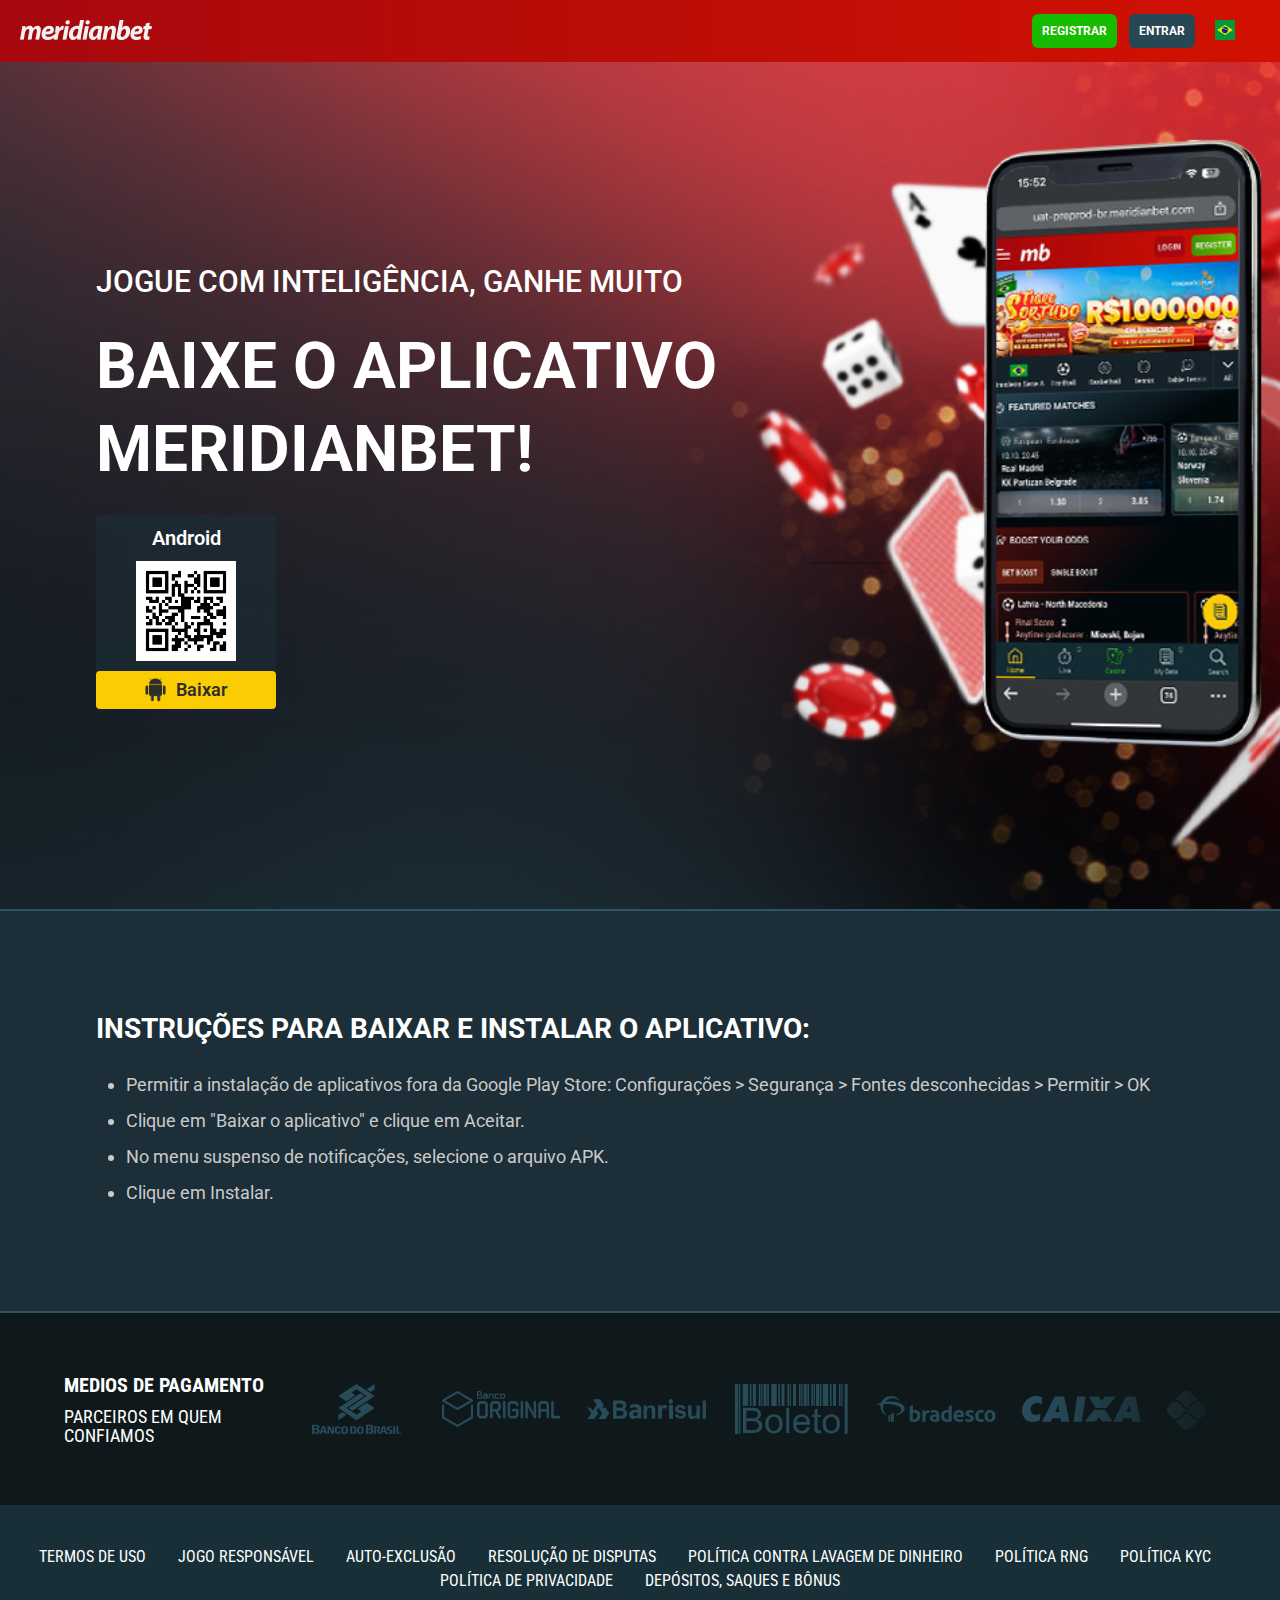
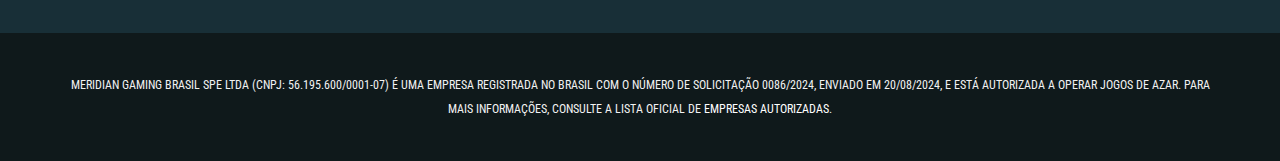
==== index.html @ aecbda00 "Initial commit" ====
<!DOCTYPE html>
<html lang="en">
  <head>
    <meta charset="UTF-8" />
    <meta http-equiv="X-UA-Compatible" content="IE=edge" />
    <meta name="viewport" content="width=device-width, initial-scale=1.0" />
    <title>Aplicativo Móvel Meridianbet</title>
    <meta
      name="description"
      content="Download the Meridianbet mobile app and enjoy premium online betting and casino games wherever you are. Fast, safe and simple betting at your fingertips."
    />

    <link rel="stylesheet" href="style.css" />
    <link rel="icon" href="./img/favicon.ico" />
    <link rel="preconnect" href="https://fonts.googleapis.com" />
    <link rel="preconnect" href="https://fonts.gstatic.com" crossorigin />
    <link
      href="https://fonts.googleapis.com/css2?family=Inter&family=Roboto&family=Roboto+Condensed&display=swap"
      rel="stylesheet"
    />
    <link
      rel="stylesheet"
      href="https://cdn.jsdelivr.net/npm/swiper@10/swiper-bundle.min.css"
    />
    <link
      rel="stylesheet"
      href="https://cdnjs.cloudflare.com/ajax/libs/font-awesome/6.4.0/css/all.min.css"
      integrity="sha512-iecdLmaskl7CVkqkXNQ/ZH/XLlvWZOJyj7Yy7tcenmpD1ypASozpmT/E0iPtmFIB46ZmdtAc9eNBvH0H/ZpiBw=="
      crossorigin="anonymous"
      referrerpolicy="no-referrer"
    />
  </head>
  <body>
    <header>
      <div class="logo">
        <img src="./img/logomb.png" alt="logo" />
      </div>
      <div class="btnLng">
        <div class="btn">
          <a class="join-now" href="#" target="_blank">Registrar</a>
          <a class="home" href="#" target="_blank">Entrar</a>
        </div>
        <div class="lang-switcher">
          <a class="lang-rs" id="lang-link" href="#">
            <img id="flag-img" src="./img/es.svg" alt="Flag" />
          </a>
          <ul class="lang-dropdown">
            <li>
              <a
                class="lang-rs"
                href="#"
                data-lang="es"
                data-image="./img/es.svg"
              >
                <img src="./img/es.svg" alt="spanski" />
              </a>
            </li>
            <li>
              <a
                class="lang-en"
                href="#"
                data-lang="en"
                data-image="./img/en.swg"
              >
                <img src="img/en.svg" alt="English" />
              </a>
            </li>
          </ul>
        </div>
        <div id="content"></div>
      </div>
    </header>
    <main>
      <section id="meridianApp">
        <div class="meridianApp-wrapper">
          <div class="meridianApp-text">
            <h4>Jogue com inteligência, ganhe muito</h4>
            <h2>Baixe o aplicativo <br />MERIDIANBET!</h2>
          </div>
          <div class="meridianApp-img">
            <div class="meridianApp-img-box1 box">
              <p>Android</p>
              <img
                class="box-img"
                src="./img/Android_App_BR.png"
                alt="qrCode"
              />
              <div class="btn-app">
                <img
                  class="btn-icon"
                  src="./img/androidIcon.png"
                  alt="androidIcon"
                />
                <a
                  id="andriodAppBtn"
                  href="https://coupons.joker.co.rs/~android/magicbet/app-magicbet777-release.apk"
                  >Baixar</a
                >
              </div>
            </div>
            <!-- <div class="meridianApp-img-box2 box">
              <p>iOS</p>
              <img class="box-img" src="./img/iOS_App_PE.png" alt="qrCode" />
              <div class="btn-app">
                <img
                  class="btn-icon"
                  src="./img/appleIcon.png"
                  alt="appleIcon"
                />
                <a
                  id="iosAppBtn"
                  target="_blank"
                  href="https://itunes.apple.com/pe/app/id1241358851"
                  >Download</a
                >
              </div>
            </div> -->
          </div>
        </div>
      </section>

      <section id="instructions">
        <div class="instructions-wrapper">
          <h3>Instruções para baixar e instalar o aplicativo:</h3>
          <ul>
            <li>
              Permitir a instalação de aplicativos fora da Google Play Store: Configurações > Segurança > Fontes desconhecidas > Permitir > OK
            </li>
            <li>
              Clique em "Baixar o aplicativo" e clique em Aceitar.
            </li>
            <li>
              No menu suspenso de notificações, selecione o arquivo APK.
            </li>
            <li>Clique em Instalar.</li>
          </ul>
        </div>
      </section>
    </main>
    <footer>
      <div class="footer-wrapper">
        <div class="payments">
          <div class="payments-text">
            <h3>MEDIOS DE PAGAMENTO</h3>
            <h4>PARCEIROS EM QUEM CONFIAMOS</h4>
          </div>
          <div class="payments-icons">
            <div class="swiper-container mySwiper">
              <div class="swiper-wrapper">
              
                <div class="swiper-slide">
                  <img src="img/payments/banco-do-brasil.svg" alt="" />
                </div>
                <div class="swiper-slide">
                  <img src="img/payments/banco-original.svg" alt="" />
                </div>
                <div class="swiper-slide">
                  <img src="img/payments/banrisul.svg" alt="" />
                </div>
                <div class="swiper-slide">
                  <img src="img/payments/boleto.svg" alt="" />
                </div>
                <div class="swiper-slide">
                  <img src="img/payments/bradesco.svg" alt="" />
                </div>
                <div class="swiper-slide">
                  <img src="img/payments/caixa.svg" alt="" />
                </div>
                <div class="swiper-slide">
                  <img src="img/payments/pix.svg" alt="" />
                </div>
                <div class="swiper-slide">
                  <img src="img/payments/sicredi.svg" alt="" />
                </div>
              </div>
            </div>
          </div>
        </div>
    
      </div>
      <div class="links">
        <ul class="lista">
          <li>
            <a href="https://help-br.meridianbet.com/ca/category/2101/page/20493" target="_blank">Termos de uso</a>
          </li>
          <li>
            <a href="https://help-br.meridianbet.com/ca/category/2101/page/22685" target="_blank">Jogo responsável</a>
          </li>
          <li>
            <a href="https://help-br.meridianbet.com/ca/category/2101/page/27410" target="_blank">Auto-Exclusão</a>
          </li>

          <li>
            <a href="https://help-br.meridianbet.com/ca/category/2101/page/22693" target="_blank">Resolução de disputas</a>
          </li>
          <li>
            <a href="https://help-br.meridianbet.com/ca/category/2101/page/27411#xd_co_f=ZDllYWFmM2MtOGY3Ni00ZGI0LTgwNjQtOTZiMGRjMjkxYTM0~" target="_blank">Política contra lavagem de dinheiro</a>
          </li>
          <li>
            <a href="https://help-br.meridianbet.com/ca/category/2101/page/26613" target="_blank">Política RNG</a>
          </li>
          <li>
            <a href="https://help-br.meridianbet.com/ca/category/2101/page/20588#xd_co_f=NjYwZGExY2QtOGVhMC00ZDY4LWE3MGMtNDg0YjBiZDI1NjYz~" target="_blank">Política KYC</a>
          </li>
          <li>
            <a href="https://help-br.meridianbet.com/ca/category/2101/page/22692" target="_blank">Política de Privacidade</a>
          </li>
          <li>
            <a href="https://help-br.meridianbet.com/ca/category/2101/page/22669" target="_blank">Depósitos, saques e bônus</a>
          </li>
        </ul>
      </div>
      <div class="copyright">
        <p>
          Meridian Gaming Brasil SPE Ltda (CNPJ: 56.195.600/0001-07) é uma empresa registrada no Brasil com o número de solicitação 0086/2024, enviado em 20/08/2024, e está autorizada a operar jogos de azar. Para mais informações, consulte a lista oficial de <a href="https://www.gov.br/fazenda/pt-br/composicao/orgaos/secretaria-de-premios-e-apostas/lista-de-empresas/confira-a-lista-de-empresas-que-podem-ofertar-apostas-de-quota-fixa#xd_co_f=ZDllYWFmM2MtOGY3Ni00ZGI0LTgwNjQtOTZiMGRjMjkxYTM0~" target="_blank">empresas autorizadas</a>.
        </p>
      </div>
    </footer>
    <script src="./jquery-1.12.4.min.js"></script>
    <script src="https://cdn.jsdelivr.net/npm/swiper@10/swiper-bundle.min.js"></script>
    <script src="mobile-detect.js"></script>
    <script src="js.js"></script>
    <script>
      var pathArray = document.URL.split("/");
      var secondLevelLocation = pathArray[4];
      var newURL = "https://br.meridianbet.com/ca/registro" + secondLevelLocation;
      var homeURL = "https://br.meridianbet.com/ca/apostas" + secondLevelLocation;
      console.log(newURL);
      console.log(homeURL);
      var RSurl = window.location.href;
      var ENurl =
        "https://br.meridianbet.com/meridianbet-mobile-application/en/" +
        secondLevelLocation;
      $(".join-now").attr("href", newURL);
      $(".home").attr("href", homeURL);

      $(".lang-rs").attr("href", RSurl);
      $(".lang-en").attr("href", ENurl);
    </script>
  </body>
</html>
---- style.css ----
:root {
    --dark: #1E1E1E;
    --white: #ffffff;
    --green: #17BB00;
    --lightgray: #D7D7D7;
    --border: 1px solid #2E5465;
    --red: #D11101; 
}

* {
    box-sizing: border-box;
    margin: 0;
    padding: 0;
}
a {
    text-decoration: none;
    color: var(--white);
}

html, body {
    font-family: 'Roboto', sans-serif;
    line-height: 2;
    font-size: 62.5%;
    background-color: var(--dark);
    min-width: 320px;
}

header {
    display: flex;
    padding: 2rem;
    line-height: normal;
    gap: 4px;
    justify-content: space-between;
    align-items: center;
    background: linear-gradient(90deg, #A6080E 0%, #D11101 100%);
}
/*SECTION MERIDIAN APP*/
#meridianApp {
    background-image:url(./img/background.jpg);
    background-repeat: no-repeat;
    background-size: cover;
    background-position: center top;
    border-bottom: 2px solid #2E5465;
}
.meridianApp-wrapper {
    width: 85%;
    max-width: 100%;
    margin: 0 auto;
    padding: 20rem 0;
}
.meridianApp-text h2 {
    font-family: 'Roboto', sans-serif;
    font-size: 6.4rem;
    font-weight: 700;
    line-height: 83px;
    letter-spacing: 0em;
    text-align: left;
    width: 65%;
    color: var(--white);
    text-transform: uppercase;
    margin-bottom: 2.4rem;
}
.meridianApp-text h4 {
    font-family: Roboto;
    font-size: 3rem;
    font-weight: 500;
    line-height: 39px;
    letter-spacing: 0em;
    margin-bottom: 2.4rem;
    color: var(--white);
    text-transform: uppercase;
}
.meridianApp-img {
    display: flex;
    gap: 5rem;

}
.box {
    background: #1C2F3899;
    background: #1C2F3899;
    display: flex;
    flex-direction: column;
    justify-content: space-evenly;
    gap: 1rem;
    border-radius: 0.4rem;
}
.box p {
    font-family: 'Roboto', sans-serif;
    font-size: 2rem;
    font-weight: 600;
    line-height: 2.6rem;
    letter-spacing: 0em;
    text-align: center;
    color: var(--white);
    margin-top: 1rem;


}
.box-img {
    padding:0 4rem;
    height: 10rem;
}
.btn-app {
    display: flex;
    justify-content: center;
    align-items: center;
    gap: 1rem;
    background-color: #FACC01;
    border-radius: 0.4rem;
    padding: 0.5rem;
}
.btn-icon {
    height: 2.4rem;
}
.btn-app a {
    font-family: 'Roboto', sans-serif;
    font-size: 18px;
    font-weight: 600;
    line-height: 28px;
    letter-spacing: 0em;
    text-align: left;
    color: #2D2D2D;
}
.btn a:first-child {
    padding: 1rem;
    background-color: var(--green);
    font-size: 1.2rem;
    line-height: 1.3rem;
    font-weight: 700;
    text-transform: uppercase;
    border-radius: 0.6rem;
    margin-right: 1rem;
}
.btn a:last-child {
    padding: 1rem;
    background-color: #284755;
    font-size: 1.2rem;
    text-transform: uppercase;
    line-height: 1.3rem;
    font-weight: 700;
    border-radius: 0.6rem;
}
.btnLng {
    display: flex;
    gap: 2rem;
    justify-content: center;
    align-items: center;
}
/*SECTION MERIDIAN APP*/
/*SECTION POKER APP*/
#pokerApp {
    
    background-repeat: no-repeat;
    background-size: cover;
    background-position: center;
    border-bottom: 2px solid #2E5465;


    background-image:
    linear-gradient(179.04deg, rgba(22, 35, 42, 0) 20.27%, rgba(25, 40, 48, 0.431196) 55.21%, #1C2F38 95.92%),url(./img/background.jpg);
    
}
.pokerApp-wrapper {
    width: 85%;
    max-width: 100%;
    margin: 0 auto;
    padding: 20rem 0;
}
.pokerApp-text h2 {
    font-family: Roboto;
    font-size: 6.4rem;
    font-weight: 700;
    line-height: 83px;
    letter-spacing: 0em;
    text-align: left;
    width: 43%;
    color: var(--white);
    text-transform: uppercase;
    margin-bottom: 2rem;
}
.pokerApp-text h4 {
    font-family: 'Roboto', sans-serif;
    font-size: 3rem;
    font-weight: 500;
    line-height: 39px;
    letter-spacing: 0em;
    margin-bottom: 2.4rem;
    color: var(--white);
    text-transform: uppercase;
}
.pokerApp-img {
    display: flex;
    gap: 5rem;

}
/*SECTION POKER APP*/
/*SECTION INSTRUCTION*/
#instructions {
  background: #1C2F38;
  border-bottom: 2px solid #2E5465;
   
}
.instructions-wrapper {
    width: 85%;
    margin: 0 auto;
    padding: 10rem 0;
}
#instructions h3 {
    font-family: 'Roboto', sans-serif;
    font-size: 2.8rem;
    font-weight: 700;
    line-height: 36px;
    letter-spacing: 0em;
    text-align: left;
    color: var(--white);
    margin-bottom: 2rem;
    text-transform: uppercase;
} 
#instructions ul li {
    font-family: 'Roboto', sans-serif;
    font-size: 18px;
    font-weight: 400;
    line-height: 36px;
    letter-spacing: 0em;
    text-align: left;
    color: #CACACA;
    margin-left: 3rem;
}
#instructions h4 {
    font-family: 'Roboto', sans-serif;
    font-size: 18px;
    font-weight: 700;
    line-height: 36px;
    letter-spacing: 0em;
    text-align: left;
    color: var(--white);
}
#instructions p {
    font-family: 'Roboto', sans-serif;
    font-size: 16px;
    font-weight: 400;
    line-height: 32px;
    letter-spacing: 0em;
    text-align: left;
    color: #CACACA;
}
/*SECTION INSTRUCTION*/
.btn a:first-child {
    padding: 1rem;
    background-color: var(--green);
    font-size: 1.2rem;
    line-height: 1.3rem;
    font-weight: 700;
    text-transform: uppercase;
    border-radius: 0.6rem;
    margin-right: 1rem;
}
.btn a:last-child {
    padding: 1rem;
    background-color: #284755;
    font-size: 1.2rem;
    text-transform: uppercase;
    line-height: 1.3rem;
    font-weight: 700;
    border-radius: 0.6rem;
}
.btnLng {
    display: flex;
    gap: 2rem;
    justify-content: center;
    align-items: center;
}
/*FOOTER*/
.footer-wrapper {
    width: 90%;
    margin: 0 auto;
    padding: 40px 0;
 
}
.copyright p {
    font-size: 1.2rem;
    color: #f2f2f2;
    text-transform: uppercase;
}
footer {
    background-color: #10181C;
}
.payments {
    display: flex;
    padding: 20px 0;
    align-items: center;
    font-family: 'Roboto Condensed', sans-serif;
    position: relative;
}

.payments::before{
    content: "";
    position: absolute;
    top: 0;
    right: 0;
    width: 15%;
    height: 100%;
    background: linear-gradient(
      to left,
      rgba(15, 25, 27, 0.9),
      transparent
    );
    z-index: 33;

}
.sponsorships::before{
    content: "";
    position: absolute;
    top: 0;
    right: 0;
    width: 15%;
    height: 100%;
    background: linear-gradient(
      to left,
      rgba(15, 25, 27, 0.9),
      transparent
    );
    z-index: 33;

}
.payments-text {
    width: 230px;
    color: #fff;
    
}
.payments-icons {
  
    justify-items: center;
    align-items: center;
    gap: 1rem;
    width: 80%;
    overflow: hidden;
        }
.payments h3{
    font-size: 2rem;
    line-height: normal;
    margin-bottom: 1rem;
}
.payments h4 {
    font-size: 1.8rem;
    line-height: 1.9rem;
    font-weight: normal;
    
}
.payments-icons img {
    opacity: 0.8;
    max-width: 100%;
}
.sponsorships {
    display: flex;
    padding: 20px 0;
    align-items: center;
    font-family: 'Roboto Condensed', sans-serif;
    position: relative;
}
.sponsorships-text {
    width: 20%;
    color: #fff;
}
.sponsorships-text h3 {
    font-size: 2rem;
}
.sponsorships-text h4{
    font-size: 1.8rem;
    line-height: 1.9rem;
    
    font-weight: normal;
}
.sponsorships-icons {
    width: calc(100% - 230px);
    overflow: hidden;
    text-align: center;
}
.sponsorships-icons img {
    max-width: 100%;
}
.links {
    text-align: center;
    margin: 0 auto;
    background-color: #182f37;
    padding: 40px 0;
}
.links ul {
    width: 95%;
    margin: 0 auto;
}
.links ul li {
    display: inline-block;
    margin-right: 30px;
    line-height: 30px;
   
}
.links ul li a {
    text-decoration: none;
    text-transform: uppercase;
    color: #fff;
    font-family: "Roboto Condensed",Helvetica,Arial,sans-serif;
    font-size: 1.6rem;
    
}
.links li:last-child {
    margin-right: unset;
}
.copyright {
    text-align: center;
    color: #fff;
    padding: 40px 0;
    width: 80%;
    margin: 0 auto;
}
@media screen and (max-width: 1259px) {
    .meridianApp-text h4 {
        font-size: 2.5rem;
        line-height: 39px;
        margin-bottom: 2rem;
    }
    .meridianApp-text h2 {
        font-size: 5rem;
        line-height: 60px;
        width: 82%;
        margin-bottom: 2rem;
    }
    .pokerApp-text h4 {
        font-size: 2.5rem;
        line-height: 39px;
        margin-bottom: 2rem;
    }
    .pokerApp-text h2 {
        font-size: 5rem;
        line-height: 60px;
        width: 65%;
        margin-bottom: 2rem;
    }
    .meridianApp-wrapper {
        padding: 15rem 0;
    }
    .pokerApp-wrapper {
        padding: 15rem 0;
    }
    .footer-wrapper {
        width: 90% !important;
    }    
}
@media screen and (max-width: 768px) {
    .meridianApp-img-box1, .meridianApp-img-box2 {
        width: 100%;
    }
    .copyright {
        padding: 20px 0;
    }
    .links {
        display: none;
    }
    .meridianApp-wrapper {
        padding: 6rem 0;
    }
    #meridianApp {
        background-image: linear-gradient(179.61deg, #10181C 0.65%, #1C2F38 99.98%);
    }
    .meridianApp-wrapper {
        width: 95%;
    }
    .meridianApp-text h2 {
    font-size: 30px;
    font-weight: 700;
    line-height: 39px;
    }
    .meridianApp-text h4 {
    
    font-size: 16px;
    font-weight: 700;
    line-height: 20.8px;
    text-transform: uppercase;        
    }
        
    .meridianApp-img {    
    flex-direction: column;
    gap: 2rem;
    }
    .box {
        background-color: unset;
    }
    .box-img {
        display: none;
    }

    .btn-app{
        padding: 1.3rem;
    }
    .box p {
        font-size: 1.8rem;
    }
    .pokerApp-wrapper {
        padding: 6rem 0;
    }
    #pokerApp {
        background-image: linear-gradient(179.61deg, #10181C 0.65%, #1C2F38 99.98%);
    }
    .pokerApp-wrapper {
        width: 95%;
    }
    .pokerApp-text h2 {
    font-size: 30px;
    font-weight: 700;
    line-height: 39px;
    width: 60%;
    }
    .pokerApp-text h4 {
    
    font-size: 16px;
    font-weight: 700;
    line-height: 20.8px;
    text-transform: uppercase;        
    }
        
    .pokerApp-img {    
    flex-direction: column;
    gap: 2rem;
    }

    .instructions-wrapper {
        width: 95%;
        margin: 0 auto;
    padding: 4rem 1rem;
    }
    #instructions h3 {
        font-size: 1.8rem;
        line-height: 28px;
    }
    #instructions ul li {
        font-size: 14px;
        line-height: 28px;
    }
    #instructions h3 {
        text-align: center;
    }
    #instructions h4 {
        font-size: 14px;
        line-height: 22px;
    }
    #instructions p {
        font-size: 14px;
    }
    .footer-wrapper {
            width: 90%;
    }
    .payments {
        flex-direction: column;
        gap: 1rem;
    }
    .payments-text {
        width: 100%;
    }
    .payments-icons {
        width: 100%;
        gap: 0.5rem;
        grid-template-columns: repeat(auto-fill, minmax(5rem, 1fr));
    }
    .sponsorships {
        flex-direction: column;
        gap: 1rem;
    }
    .sponsorships-text {
        width: 100%;
        color: #fff;
    }
    .sponsorships-icons {
        width: 100%;
    }
    .sponsorships-icons img{
        max-width: 100%;
    }
    .copyright {
            width: 90%;
        }
    }
    
    @media screen and (max-width: 440px) {
        .meridianApp-text h2 {
            font-size: 23px;
            line-height: 30px;
        }
        .pokerApp-text h2 {
            font-size: 23px;
            line-height: 30px;
        }
        .logo img{
            display: none;
        }
        .logo {
            background-image: url(./img/mb.png);
            background-size: cover;
            background-repeat: no-repeat;
            height: 4rem;
            width: 4rem;
        }
        .btnLng {
            max-width: 100%;
            justify-content: end;
        }
        .links {
            padding: 20px 0;
        }
        .links ul li a {
            font-size: 1.4rem;
        }
     }
    @media screen and (max-width: 375px) { 
        .payments-icons {
        grid-template-columns: repeat(auto-fill, minmax(5rem, 1fr));
    
        }
        .copyright {
            width: 90%;
        }
        .footer-wrapper {
            padding: 20px 0;
        }
        .btn {
            display: none;
        }
    }
 /* Stil za prikaz padajućeg menija s zastavicama */
  .lang-switcher {
    position: relative;
  }

  .lang-dropdown {
    display: none;
    list-style: none;
    margin: 0;
    padding: 0;
    position: absolute;
    top: 30px;
    right: 0;
    z-index: 1;
    background-color: #284755;
    /*border: 1px solid #ccc;*/
    border-radius: 5px;
    padding: 0;
    box-shadow: 0px 2px 4px rgba(0, 0, 0, 0.1);
  }
  
  .lang-dropdown li {
    display: block;
  }
  
  #flag-img {
    width: 20px;
    height: 20px;
    margin-right: 5px;
  }
  
  .lang-dropdown li a {
    display: flex;
    align-items: center;
    padding: 4px;
    text-decoration: none;
    color: #000;
  }
  
  .lang-dropdown li a img {
    width: 20px;
    height: 20px;
  }
  
  .lang-dropdown li a:hover {
    background-color: #375a6a;
    border-radius: 4px;
  }
  
  /* Stil za odabrani jezik */
  .selected-lang {
    display: flex;
    align-items: center;
    padding: 5px;
    border: 1px solid #ccc;
    border-radius: 5px;
    cursor: pointer;
  }
  
  /*FOOTER STYLE*/
.footer-wrapper {
    width: 90%;
    margin: 0 auto;
    padding: 40px 0;
 
}
footer {
    background-color: #0f191b;
}
.payments {
    display: flex;
    padding: 20px 0;
}
.payments-text {
    width: 20%;
    color: #fff;
    font-size: 16px;
    display: flex;
    flex-direction: column;
    align-self: center;
    
}
.payments-icons {
    width: 80%;
    overflow: hidden;
}

.sponsorships {
    display: flex;
    padding: 20px 0;
}
.sponsorships-text {
    width: 20%;
    color: #fff;
    font-size: 16px;
}
.sponsorships-icons {
    width: 80%;
    overflow: hidden;
}
.links {
    text-align: center;
    margin: 0 auto;
    background-color: #182f37;
    padding: 40px 0;
    
}
.links ul {
    width: 95%;
    margin: 0 auto;
}
.links ul li {
    display: inline-block;
    margin-right: 30px;
    line-height: 24px;
    font-size: 14px;
   
}
.links ul li a {
    text-decoration: none;
    text-transform: uppercase;
    color: #fff;
    
    
}
.links li:last-child {
    margin-right: unset;
}
.copyright {
    text-align: center;
    color: #fff;
    padding: 40px 0;
    width: 90%;
    margin: 0 auto;
    font-size: 12px;
    font-family: 'Roboto Condensed', sans-serif;
}



.swiper-container {
    width: 100%;
    height: 100%;
  }

  .swiper-slide {
    text-align: left;
    font-size: 18px;
    background: transparent;
    height: 55% !important;
    /* Center slide text vertically */
    display: -webkit-box;
    display: -ms-flexbox;
    display: -webkit-flex;
    display: flex !important;
    -webkit-box-pack: center;
    -ms-flex-pack: center;
    -webkit-justify-content: center;
    justify-content: center;
    -webkit-box-align: center;
    -ms-flex-align: center;
    -webkit-align-items: center;
      align-self: center !important;
   
  }

  .swiper-slide img {
    display: block;
    width: 95%;
    height: 5rem;
    object-fit: contain;
    opacity: 0.7;
    
  }
  .block-title img {
    width: 10% !important;
  }

  @media screen and (max-width:768px) {
    .footer-wrapper {
        width: 90%;
    }
    .payments {
        flex-direction: column;
        gap: 20px;
    }
    .payments-text {
        width: 100%;
    }
    .payments-icons {
        width: 100%;
    }
    
    .swiper-wrapper {
    align-items: center;
    }
    .sponsorships {
        flex-direction: column;
        gap: 20px;
    }
    .sponsorships-text {
        width: 100%;
    }
    .sponsorships-icons {
        width: 100%;
    }
    .block.swiper-slide {
        width: 97% !important;
        margin: 10px;
    }
    .swiper-container {
        width: 100%;
    }
      .swiper-slide img {
    width: 60%;
      }
    #rules-text .show-more {
        width: 50%;
    }
    .links ul li {
        font-size: 12px;
        line-height:19px;
    }
    .links{
        padding: 20px 0;
    }
  }
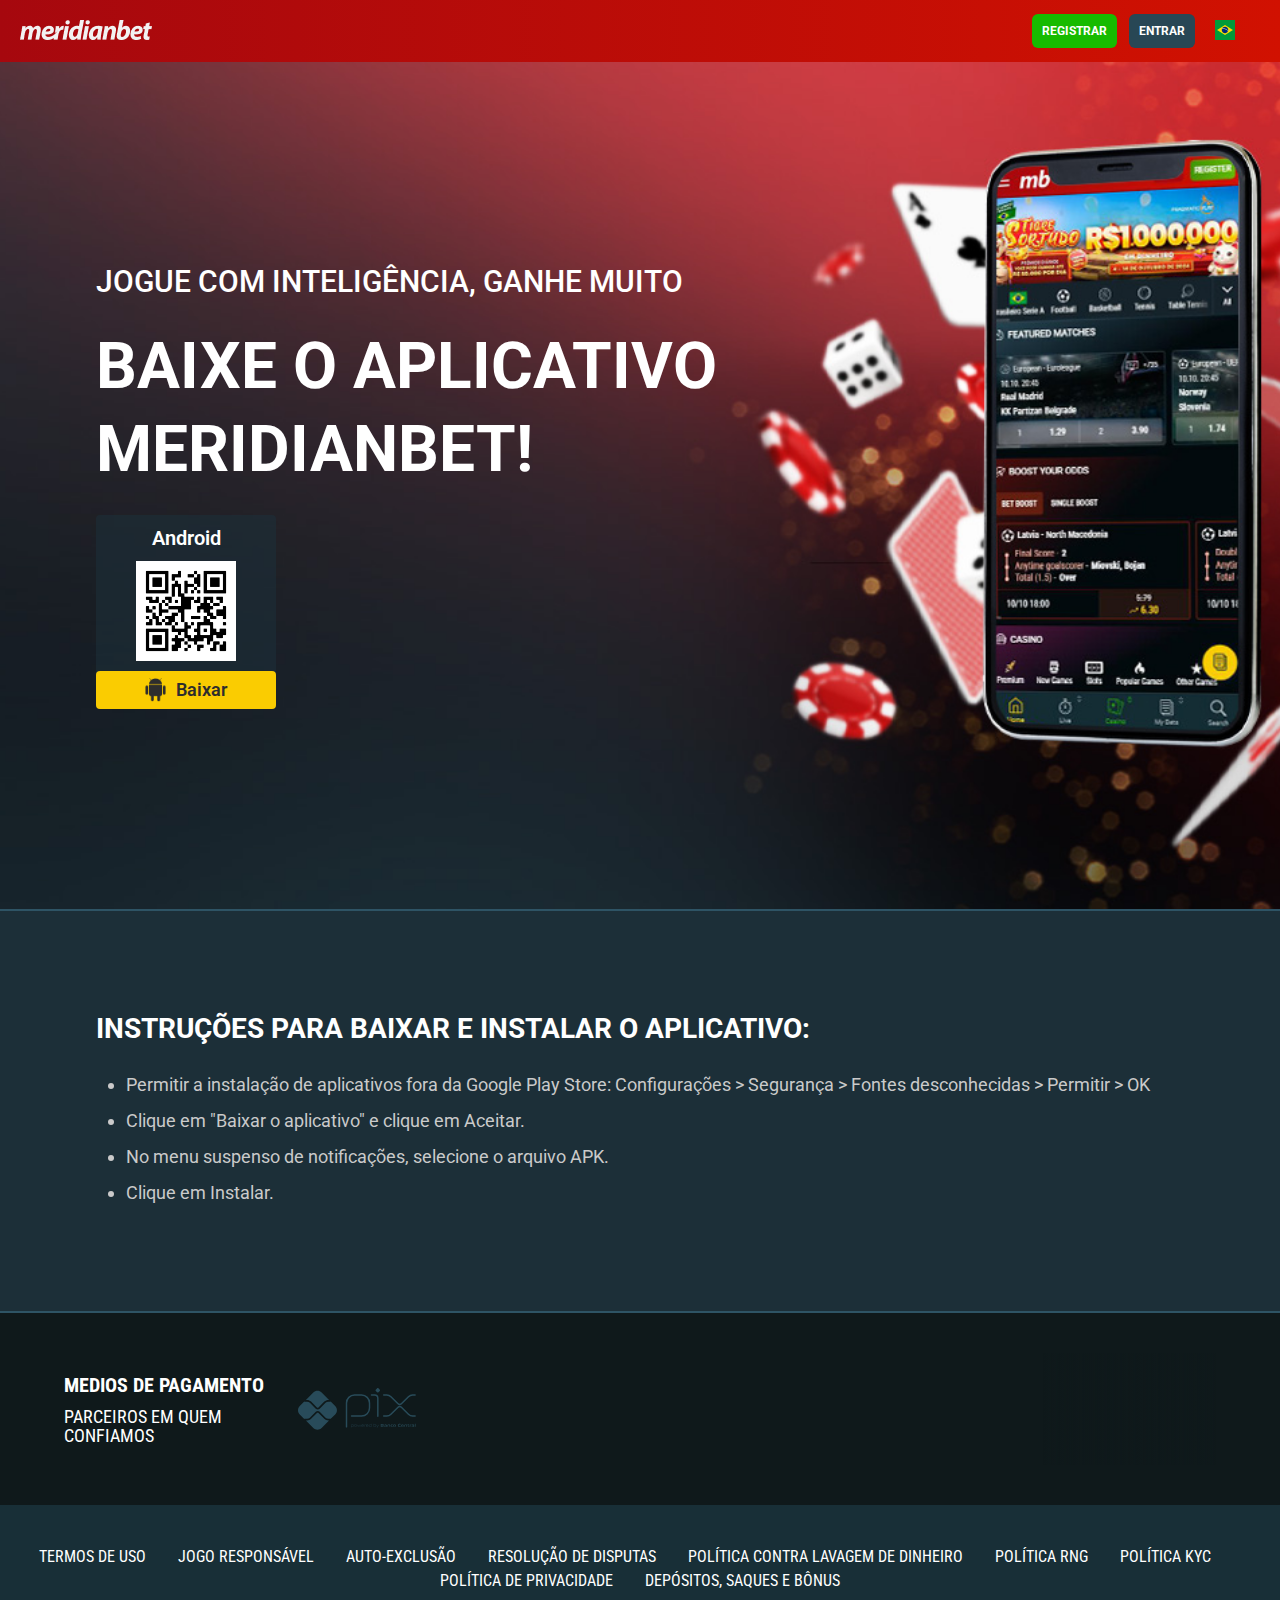
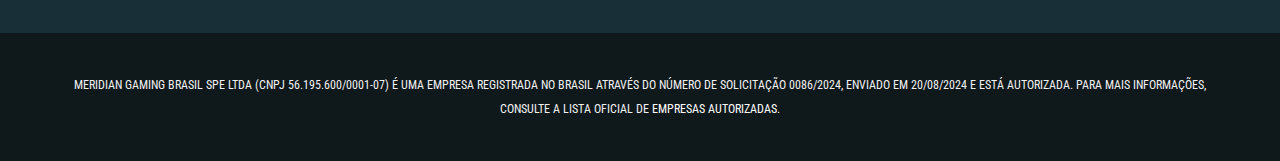
==== commit 6205fc35: "Payments changed" ====
--- a/index.html
+++ b/index.html
@@ -124,14 +124,11 @@
           <h3>Instruções para baixar e instalar o aplicativo:</h3>
           <ul>
             <li>
-              Permitir a instalação de aplicativos fora da Google Play Store: Configurações > Segurança > Fontes desconhecidas > Permitir > OK
+              Permitir a instalação de aplicativos fora da Google Play Store:
+              Configurações > Segurança > Fontes desconhecidas > Permitir > OK
             </li>
-            <li>
-              Clique em "Baixar o aplicativo" e clique em Aceitar.
-            </li>
-            <li>
-              No menu suspenso de notificações, selecione o arquivo APK.
-            </li>
+            <li>Clique em "Baixar o aplicativo" e clique em Aceitar.</li>
+            <li>No menu suspenso de notificações, selecione o arquivo APK.</li>
             <li>Clique em Instalar.</li>
           </ul>
         </div>
@@ -147,72 +144,85 @@
           <div class="payments-icons">
             <div class="swiper-container mySwiper">
               <div class="swiper-wrapper">
-              
-                <div class="swiper-slide">
-                  <img src="img/payments/banco-do-brasil.svg" alt="" />
-                </div>
-                <div class="swiper-slide">
-                  <img src="img/payments/banco-original.svg" alt="" />
-                </div>
-                <div class="swiper-slide">
-                  <img src="img/payments/banrisul.svg" alt="" />
-                </div>
-                <div class="swiper-slide">
-                  <img src="img/payments/boleto.svg" alt="" />
-                </div>
-                <div class="swiper-slide">
-                  <img src="img/payments/bradesco.svg" alt="" />
-                </div>
-                <div class="swiper-slide">
-                  <img src="img/payments/caixa.svg" alt="" />
-                </div>
                 <div class="swiper-slide">
                   <img src="img/payments/pix.svg" alt="" />
                 </div>
-                <div class="swiper-slide">
-                  <img src="img/payments/sicredi.svg" alt="" />
-                </div>
               </div>
             </div>
           </div>
         </div>
-    
       </div>
       <div class="links">
         <ul class="lista">
           <li>
-            <a href="https://help-br.meridianbet.com/ca/category/2101/page/20493" target="_blank">Termos de uso</a>
-          </li>
-          <li>
-            <a href="https://help-br.meridianbet.com/ca/category/2101/page/22685" target="_blank">Jogo responsável</a>
-          </li>
-          <li>
-            <a href="https://help-br.meridianbet.com/ca/category/2101/page/27410" target="_blank">Auto-Exclusão</a>
-          </li>
-
-          <li>
-            <a href="https://help-br.meridianbet.com/ca/category/2101/page/22693" target="_blank">Resolução de disputas</a>
-          </li>
-          <li>
-            <a href="https://help-br.meridianbet.com/ca/category/2101/page/27411#xd_co_f=ZDllYWFmM2MtOGY3Ni00ZGI0LTgwNjQtOTZiMGRjMjkxYTM0~" target="_blank">Política contra lavagem de dinheiro</a>
-          </li>
-          <li>
-            <a href="https://help-br.meridianbet.com/ca/category/2101/page/26613" target="_blank">Política RNG</a>
-          </li>
-          <li>
-            <a href="https://help-br.meridianbet.com/ca/category/2101/page/20588#xd_co_f=NjYwZGExY2QtOGVhMC00ZDY4LWE3MGMtNDg0YjBiZDI1NjYz~" target="_blank">Política KYC</a>
-          </li>
-          <li>
-            <a href="https://help-br.meridianbet.com/ca/category/2101/page/22692" target="_blank">Política de Privacidade</a>
-          </li>
-          <li>
-            <a href="https://help-br.meridianbet.com/ca/category/2101/page/22669" target="_blank">Depósitos, saques e bônus</a>
+            <a
+              href="https://help-br.meridianbet.com/ca/category/2101/page/20493"
+              target="_blank"
+              >Termos de uso</a
+            >
+          </li>
+          <li>
+            <a
+              href="https://help-br.meridianbet.com/ca/category/2101/page/22685"
+              target="_blank"
+              >Jogo responsável</a
+            >
+          </li>
+          <li>
+            <a
+              href="https://help-br.meridianbet.com/ca/category/2101/page/27410"
+              target="_blank"
+              >Auto-Exclusão</a
+            >
+          </li>
+
+          <li>
+            <a
+              href="https://help-br.meridianbet.com/ca/category/2101/page/22693"
+              target="_blank"
+              >Resolução de disputas</a
+            >
+          </li>
+          <li>
+            <a
+              href="https://help-br.meridianbet.com/ca/category/2101/page/27411#xd_co_f=ZDllYWFmM2MtOGY3Ni00ZGI0LTgwNjQtOTZiMGRjMjkxYTM0~"
+              target="_blank"
+              >Política contra lavagem de dinheiro</a
+            >
+          </li>
+          <li>
+            <a
+              href="https://help-br.meridianbet.com/ca/category/2101/page/26613"
+              target="_blank"
+              >Política RNG</a
+            >
+          </li>
+          <li>
+            <a
+              href="https://help-br.meridianbet.com/ca/category/2101/page/20588#xd_co_f=NjYwZGExY2QtOGVhMC00ZDY4LWE3MGMtNDg0YjBiZDI1NjYz~"
+              target="_blank"
+              >Política KYC</a
+            >
+          </li>
+          <li>
+            <a
+              href="https://help-br.meridianbet.com/ca/category/2101/page/22692"
+              target="_blank"
+              >Política de Privacidade</a
+            >
+          </li>
+          <li>
+            <a
+              href="https://help-br.meridianbet.com/ca/category/2101/page/22669"
+              target="_blank"
+              >Depósitos, saques e bônus</a
+            >
           </li>
         </ul>
       </div>
       <div class="copyright">
         <p>
-          Meridian Gaming Brasil SPE Ltda (CNPJ: 56.195.600/0001-07) é uma empresa registrada no Brasil com o número de solicitação 0086/2024, enviado em 20/08/2024, e está autorizada a operar jogos de azar. Para mais informações, consulte a lista oficial de <a href="https://www.gov.br/fazenda/pt-br/composicao/orgaos/secretaria-de-premios-e-apostas/lista-de-empresas/confira-a-lista-de-empresas-que-podem-ofertar-apostas-de-quota-fixa#xd_co_f=ZDllYWFmM2MtOGY3Ni00ZGI0LTgwNjQtOTZiMGRjMjkxYTM0~" target="_blank">empresas autorizadas</a>.
+          MERIDIAN GAMING BRASIL SPE LTDA (CNPJ 56.195.600/0001-07) É UMA EMPRESA REGISTRADA NO BRASIL ATRAVÉS DO NÚMERO DE SOLICITAÇÃO 0086/2024, ENVIADO EM 20/08/2024 E ESTÁ AUTORIZADA. PARA MAIS INFORMAÇÕES, CONSULTE A LISTA OFICIAL DE <a href="https://www.gov.br/fazenda/pt-br/composicao/orgaos/secretaria-de-premios-e-apostas/lista-de-empresas/confira-a-lista-de-empresas-que-podem-ofertar-apostas-de-quota-fixa#xd_co_f=ZDllYWFmM2MtOGY3Ni00ZGI0LTgwNjQtOTZiMGRjMjkxYTM0~" target="_blank">EMPRESAS AUTORIZADAS</a>. 
         </p>
       </div>
     </footer>
@@ -223,8 +233,10 @@
     <script>
       var pathArray = document.URL.split("/");
       var secondLevelLocation = pathArray[4];
-      var newURL = "https://br.meridianbet.com/ca/registro" + secondLevelLocation;
-      var homeURL = "https://br.meridianbet.com/ca/apostas" + secondLevelLocation;
+      var newURL =
+        "https://br.meridianbet.com/ca/registro" + secondLevelLocation;
+      var homeURL =
+        "https://br.meridianbet.com/ca/apostas" + secondLevelLocation;
       console.log(newURL);
       console.log(homeURL);
       var RSurl = window.location.href;
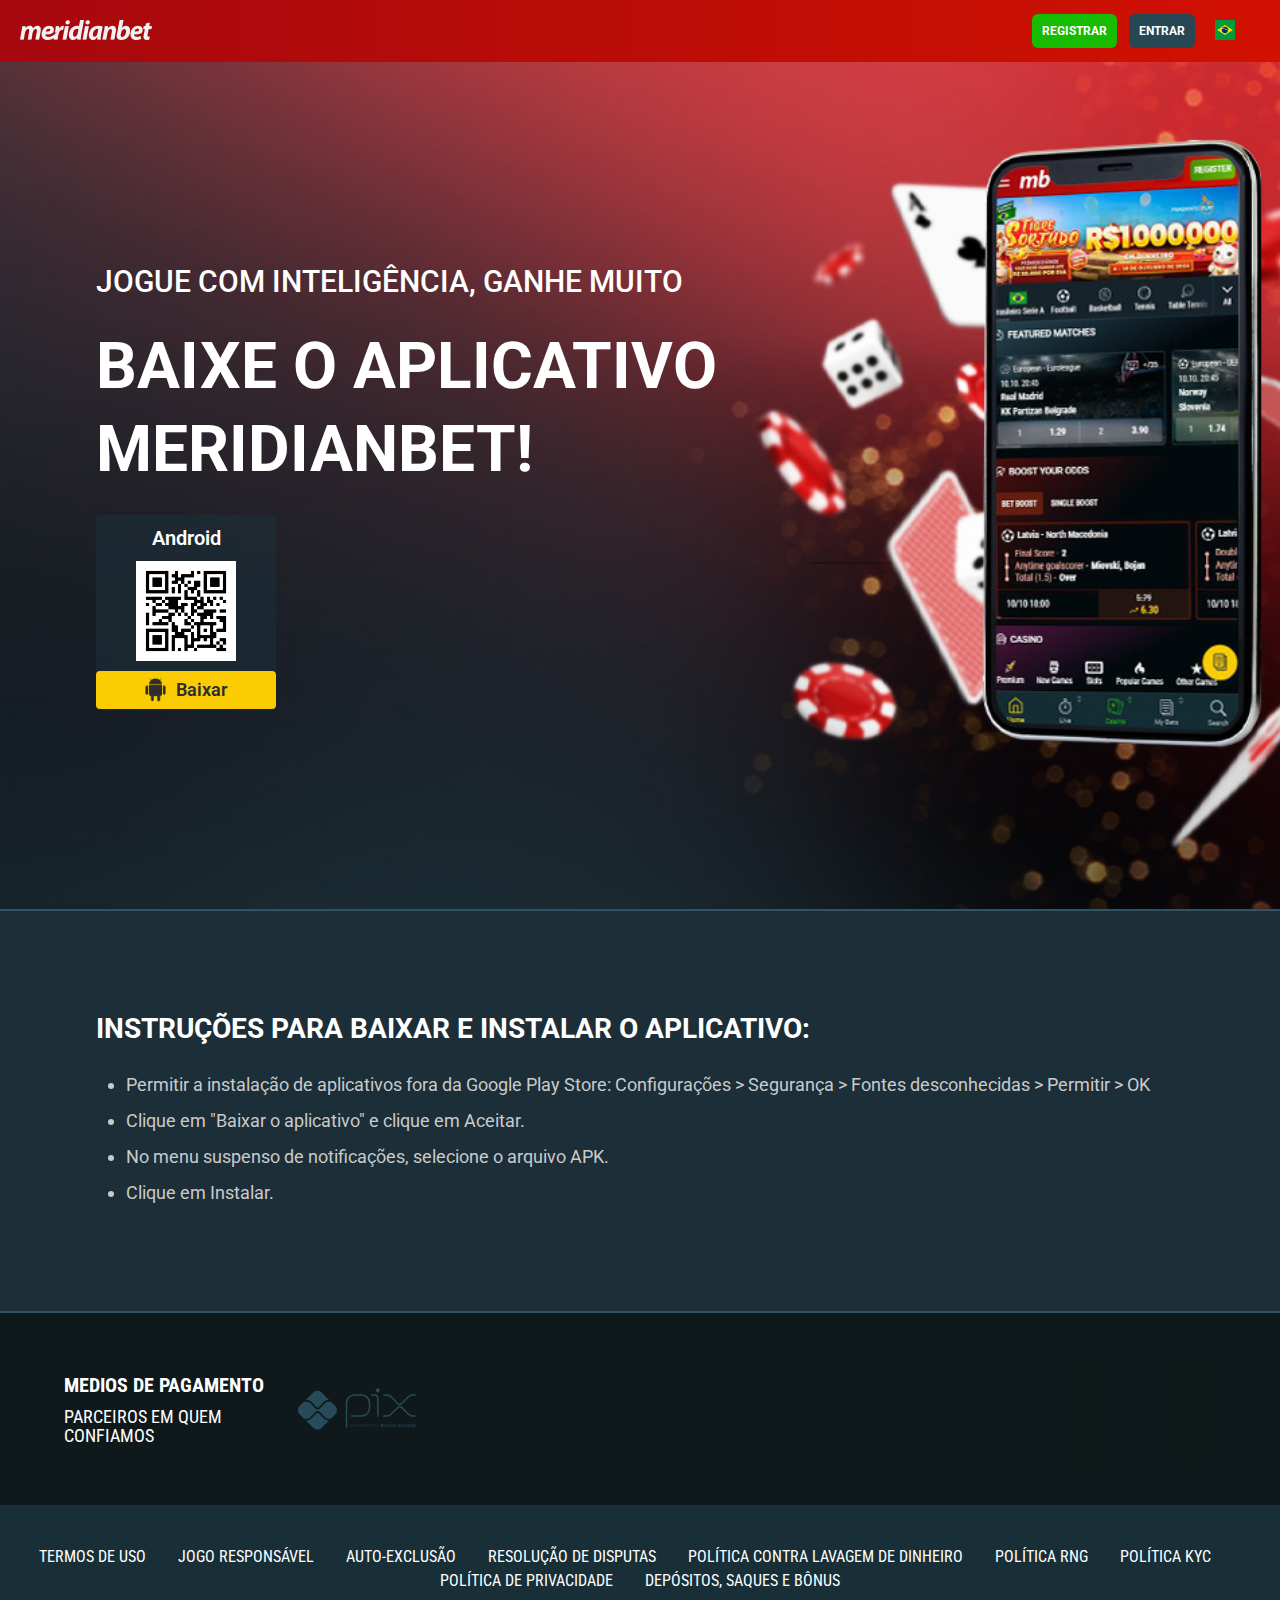
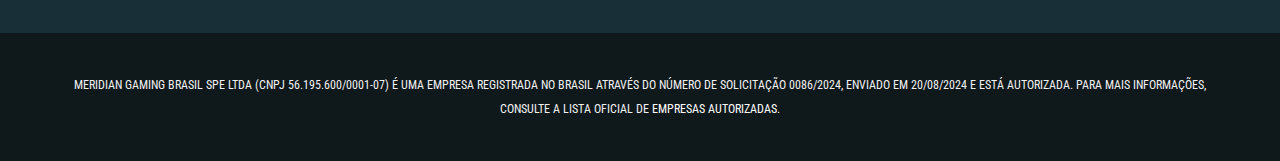
==== commit e7ab3231: "link change" ====
--- a/index.html
+++ b/index.html
@@ -9,7 +9,14 @@
       name="description"
       content="Download the Meridianbet mobile app and enjoy premium online betting and casino games wherever you are. Fast, safe and simple betting at your fingertips."
     />
-
+    <meta
+    property="og:image"
+    content="./img/lp_app_preview-brazil-pt_1.png"
+  />
+  <meta
+    property="og:url"
+    content="https://meridianbet-aplicativo-movel-br.meridianbet.com/"
+  />
     <link rel="stylesheet" href="style.css" />
     <link rel="icon" href="./img/favicon.ico" />
     <link rel="preconnect" href="https://fonts.googleapis.com" />
@@ -93,7 +100,7 @@
                 />
                 <a
                   id="andriodAppBtn"
-                  href="https://coupons.joker.co.rs/~android/magicbet/app-magicbet777-release.apk"
+                  href="https://coupons.joker.co.rs/~android/br/app-br-release.apk"
                   >Baixar</a
                 >
               </div>
